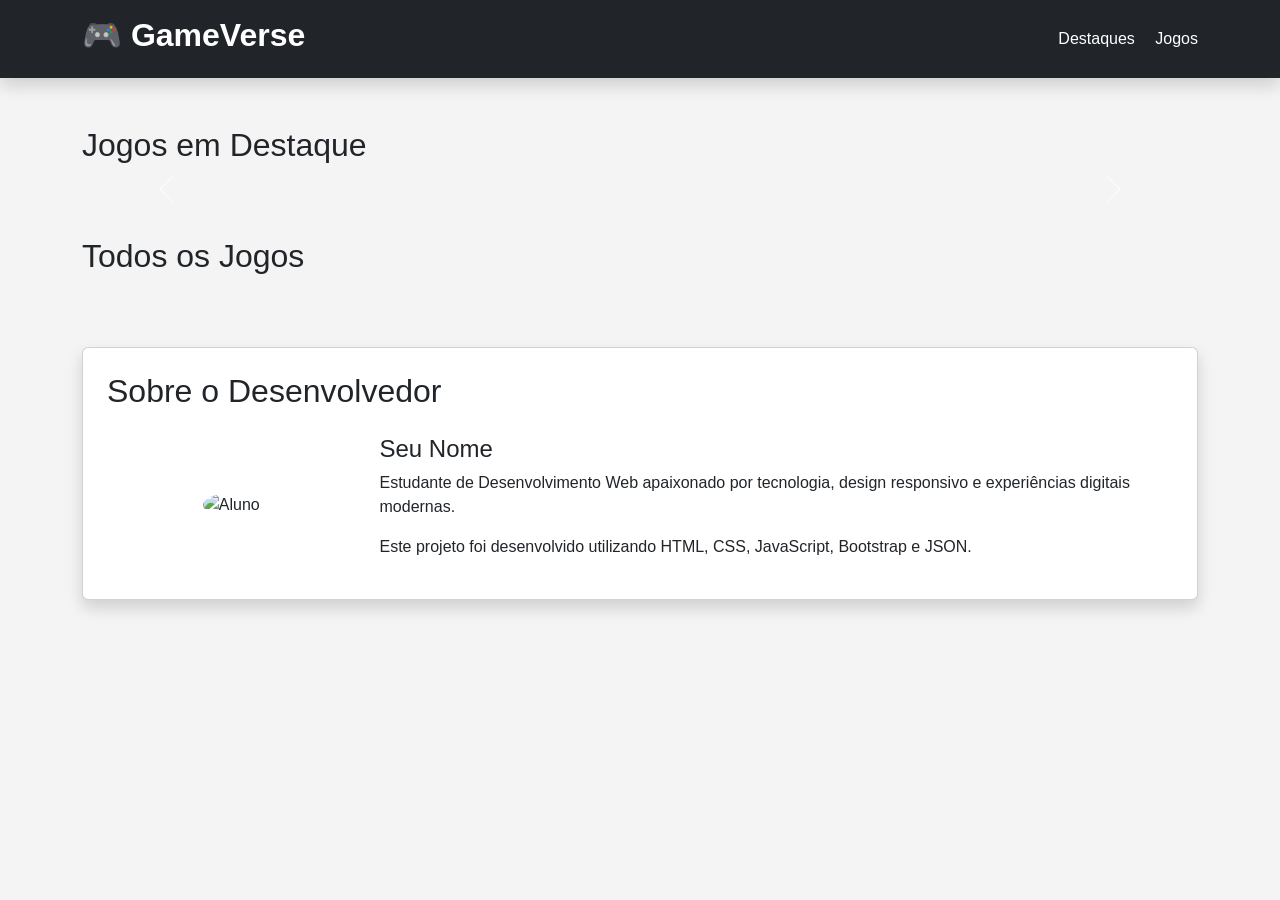
==== index.html @ 90e8559e "Rascunho/estrutura" ====
<!DOCTYPE html>
<html lang="pt-br">
<head>
    <meta charset="UTF-8">
    <meta name="viewport" content="width=device-width, initial-scale=1.0">

    <title>GameVerse</title>

    <link href="https://cdn.jsdelivr.net/npm/bootstrap@5.3.3/dist/css/bootstrap.min.css" rel="stylesheet">
    <link rel="stylesheet" href="assets/css/style.css">
</head>
<body>

    <!-- HEADER -->
    <header class="bg-dark text-white p-3 shadow">
        <div class="container d-flex justify-content-between align-items-center">
            <h1 class="logo">🎮 GameVerse</h1>

            <nav>
                <a href="#destaques" class="text-white me-3 text-decoration-none">Destaques</a>
                <a href="#games" class="text-white text-decoration-none">Jogos</a>
            </nav>
        </div>
    </header>


    <!-- CAROUSEL -->
    <section class="container mt-5" id="destaques">
        <h2 class="mb-4">Jogos em Destaque</h2>

        <div id="carouselGames" class="carousel slide" data-bs-ride="carousel">

            <div class="carousel-inner" id="carousel-content">
            </div>

            <button class="carousel-control-prev" type="button" data-bs-target="#carouselGames" data-bs-slide="prev">
                <span class="carousel-control-prev-icon"></span>
            </button>

            <button class="carousel-control-next" type="button" data-bs-target="#carouselGames" data-bs-slide="next">
                <span class="carousel-control-next-icon"></span>
            </button>
        </div>
    </section>


    <!-- TODOS OS GAMES -->
    <section class="container mt-5" id="games">
        <h2 class="mb-4">Todos os Jogos</h2>

        <div class="row" id="games-container">
        </div>
    </section>


    <!-- SOBRE O ALUNO -->
    <section class="container mt-5 mb-5">
        <div class="card shadow p-4">
            <h2>Sobre o Desenvolvedor</h2>

            <div class="row align-items-center mt-3">
                <div class="col-md-3 text-center">
                    <img src="https://i.pravatar.cc/200" class="perfil-img" alt="Aluno">
                </div>

                <div class="col-md-9">
                    <h4>Seu Nome</h4>

                    <p>
                        Estudante de Desenvolvimento Web apaixonado por tecnologia,
                        design responsivo e experiências digitais modernas.
                    </p>

                    <p>
                        Este projeto foi desenvolvido utilizando HTML, CSS,
                        JavaScript, Bootstrap e JSON.
                    </p>
                </div>
            </div>
        </div>
    </section>


    <script src="https://cdn.jsdelivr.net/npm/bootstrap@5.3.3/dist/js/bootstrap.bundle.min.js"></script>
    <script src="app.js"></script>

</body>
</html>
---- assets/css/style.css ----
body {
    background-color: #f4f4f4;
    font-family: Arial, Helvetica, sans-serif;
}

.logo {
    font-size: 2rem;
    font-weight: bold;
}

.carousel-img {
    height: 550px;
    object-fit: cover;
    border-radius: 15px;
}

.carousel-caption {
    background-color: rgba(0,0,0,0.6);
    border-radius: 10px;
    padding: 20px;
}

.card-game-img {
    height: 250px;
    object-fit: cover;
}

.game-card {
    transition: 0.3s;
}

.game-card:hover {
    transform: scale(1.03);
}

.perfil-img {
    width: 180px;
    height: 180px;
    border-radius: 50%;
    object-fit: cover;
}

.detalhe-img {
    border-radius: 15px;
    width: 100%;
}

.personagem-img {
    height: 300px;
    object-fit: cover;
}


/* RESPONSIVIDADE */
@media(max-width: 768px) {

    .carousel-img {
        height: 300px;
    }

    .carousel-caption h3 {
        font-size: 1.2rem;
    }

    .carousel-caption p {
        font-size: 0.8rem;
    }

    .logo {
        font-size: 1.4rem;
    }

    nav {
        display: none;
    }
}
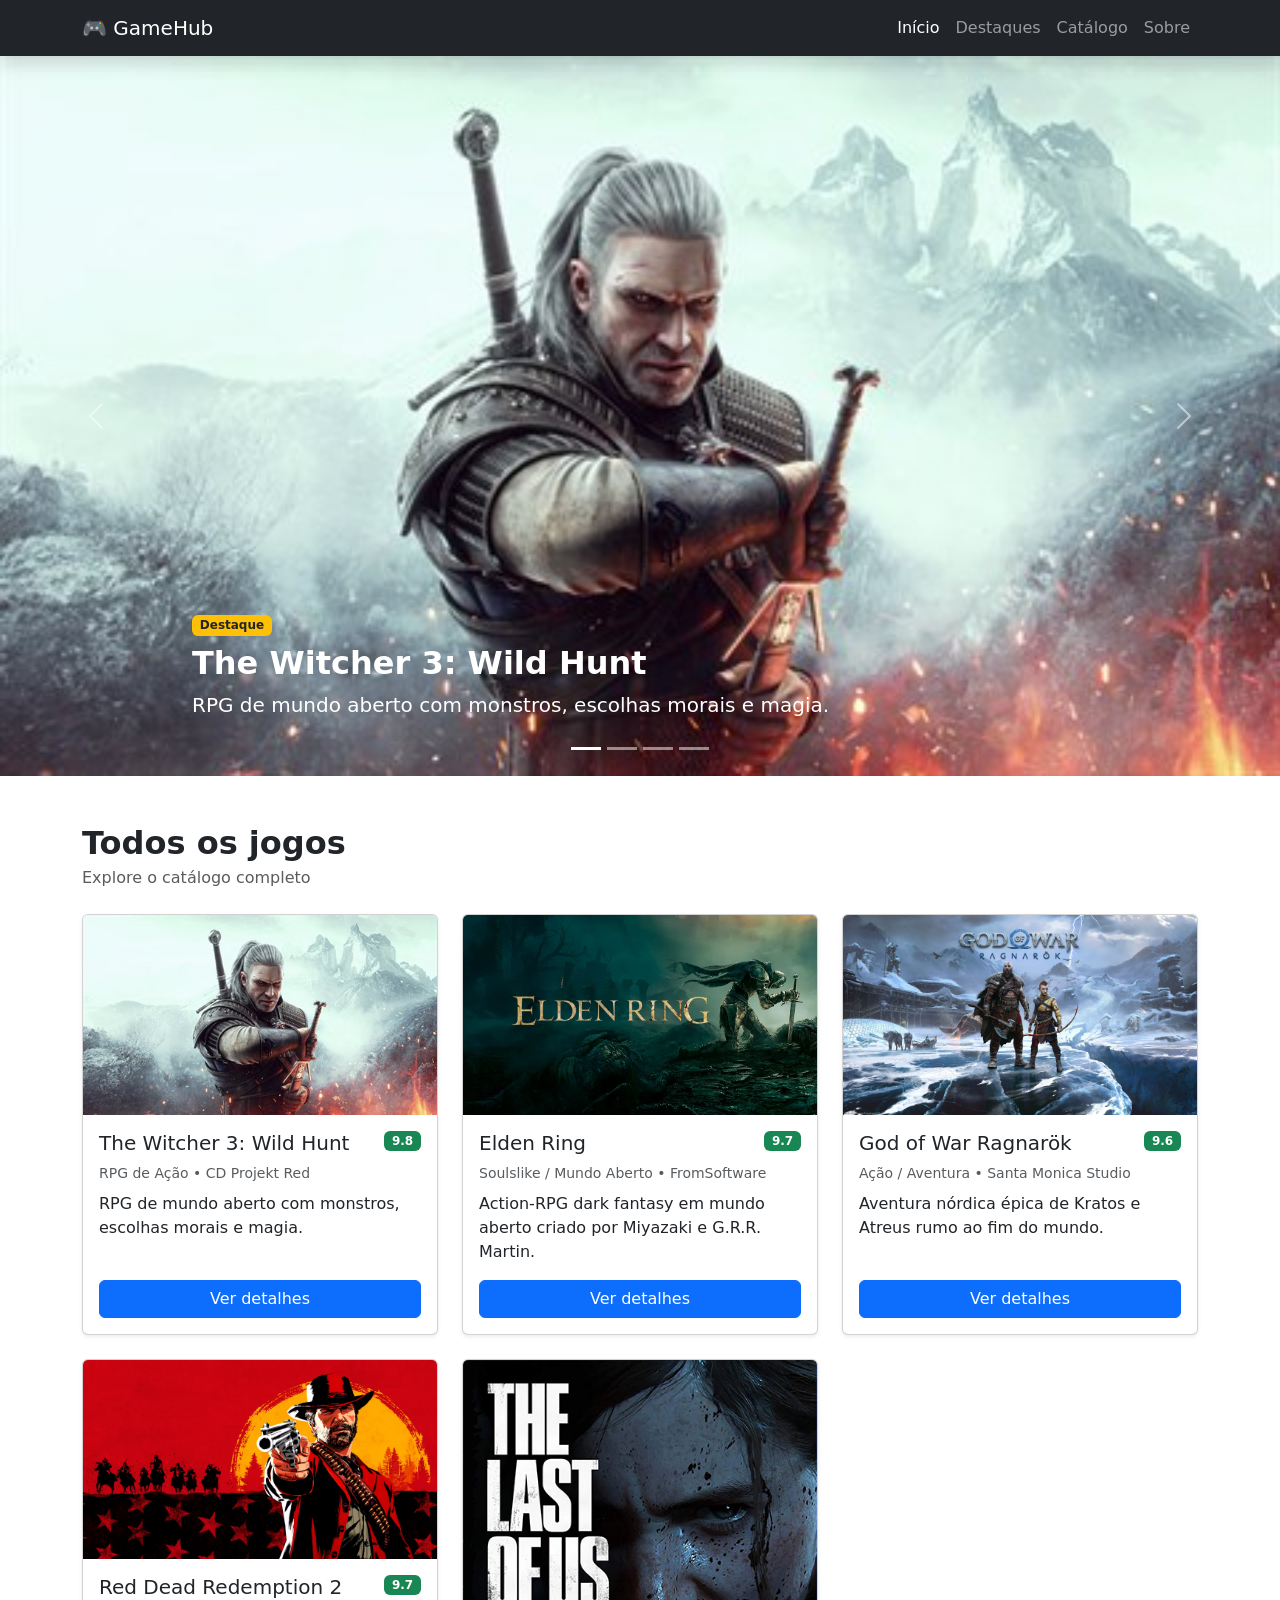
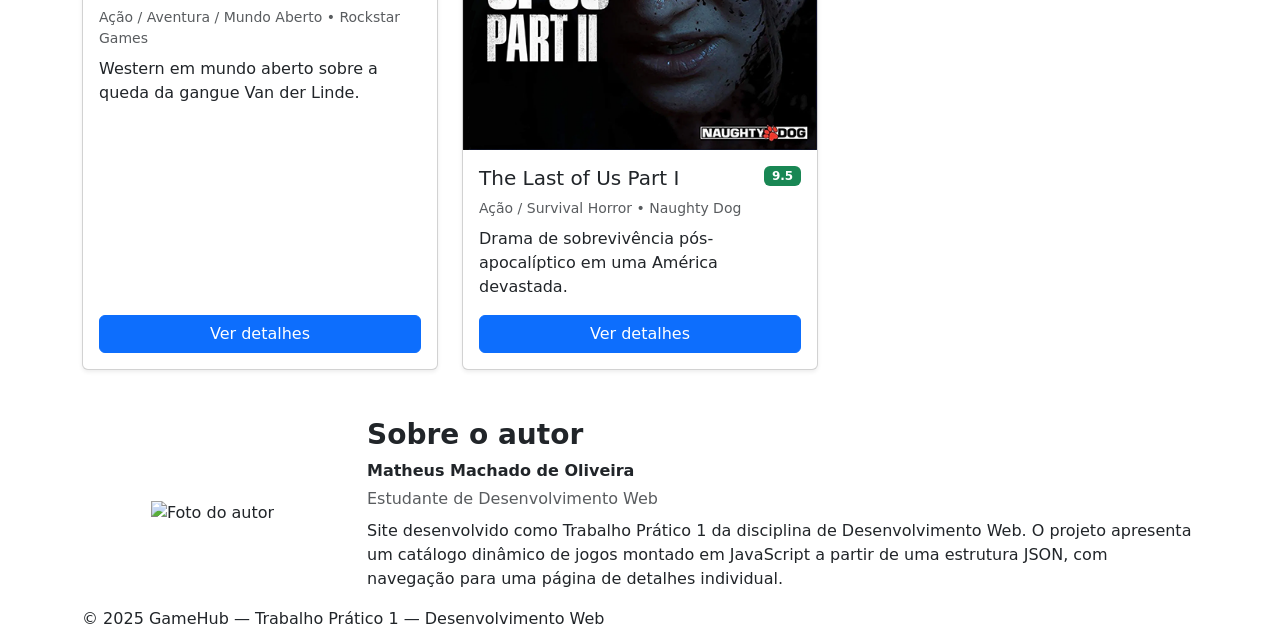
==== commit 8097e73d: "Atualizacao rascunho" ====
--- a/index.html
+++ b/index.html
@@ -1,88 +1,93 @@
 <!DOCTYPE html>
-<html lang="pt-br">
+<html lang="pt-BR">
 <head>
-    <meta charset="UTF-8">
-    <meta name="viewport" content="width=device-width, initial-scale=1.0">
+  <meta charset="UTF-8">
+  <meta name="viewport" content="width=device-width, initial-scale=1">
+  <title>GameHub — Catálogo de Jogos</title>
+  <meta name="description" content="Catálogo dinâmico dos melhores jogos. Trabalho Prático 1.">
 
-    <title>GameVerse</title>
-
-    <link href="https://cdn.jsdelivr.net/npm/bootstrap@5.3.3/dist/css/bootstrap.min.css" rel="stylesheet">
-    <link rel="stylesheet" href="assets/css/style.css">
+  
+  <link href="https://cdn.jsdelivr.net/npm/bootstrap@5.3.3/dist/css/bootstrap.min.css" rel="stylesheet">
+  <link rel="stylesheet" href="assets/css/styles.css">
 </head>
 <body>
 
-    <!-- HEADER -->
-    <header class="bg-dark text-white p-3 shadow">
-        <div class="container d-flex justify-content-between align-items-center">
-            <h1 class="logo">🎮 GameVerse</h1>
+  <nav class="navbar navbar-expand-lg navbar-dark bg-dark sticky-top shadow">
+    <div class="container">
+      <a class="navbar-brand" href="index.html">
+        <span class="logo">🎮 GameHub</span>
+      </a>
+      <button class="navbar-toggler" type="button" data-bs-toggle="collapse" data-bs-target="#menu">
+        <span class="navbar-toggler-icon"></span>
+      </button>
+      <div class="collapse navbar-collapse" id="menu">
+        <ul class="navbar-nav ms-auto">
+          <li class="nav-item"><a class="nav-link active" href="index.html">Início</a></li>
+          <li class="nav-item"><a class="nav-link" href="#destaques">Destaques</a></li>
+          <li class="nav-item"><a class="nav-link" href="#catalogo">Catálogo</a></li>
+          <li class="nav-item"><a class="nav-link" href="#autor">Sobre</a></li>
+        </ul>
+      </div>
+    </div>
+  </nav>
 
-            <nav>
-                <a href="#destaques" class="text-white me-3 text-decoration-none">Destaques</a>
-                <a href="#games" class="text-white text-decoration-none">Jogos</a>
-            </nav>
-        </div>
-    </header>
+  
+  <section id="destaques">
+    <div id="carrosselDestaques" class="carousel slide" data-bs-ride="carousel">
+      <div class="carousel-indicators" id="carouselIndicators"></div>
+      <div class="carousel-inner" id="carouselInner"></div>
+      <button class="carousel-control-prev" type="button" data-bs-target="#carrosselDestaques" data-bs-slide="prev">
+        <span class="carousel-control-prev-icon" aria-hidden="true"></span>
+        <span class="visually-hidden">Anterior</span>
+      </button>
+      <button class="carousel-control-next" type="button" data-bs-target="#carrosselDestaques" data-bs-slide="next">
+        <span class="carousel-control-next-icon" aria-hidden="true"></span>
+        <span class="visually-hidden">Próximo</span>
+      </button>
+    </div>
+  </section>
 
 
-    <!-- CAROUSEL -->
-    <section class="container mt-5" id="destaques">
-        <h2 class="mb-4">Jogos em Destaque</h2>
+  <section id="catalogo" class="container py-5">
+    <div class="d-flex align-items-end justify-content-between mb-4 flex-wrap gap-2">
+      <div>
+        <h2 class="fw-bold mb-1">Todos os jogos</h2>
+        <p class="text-muted mb-0">Explore o catálogo completo</p>
+      </div>
+    </div>
+    <div class="row g-4" id="gridJogos"></div>
+  </section>
 
-        <div id="carouselGames" class="carousel slide" data-bs-ride="carousel">
+ 
+  <section id="autor" class="autor-section">
+    <div class="container">
+      <div class="row align-items-center text-center text-md-start g-4">
+        <div class="col-md-3 text-center">
+          <img src="assets/img/eu.png" alt="Foto do autor" class="autor-avatar">
+        </div>
+        <div class="col-md-9">
+          <h3 class="fw-bold">Sobre o autor</h3>
+          <p class="mb-1"><strong>Matheus Machado de Oliveira</strong></p>
+          <p class="mb-2 text-muted">Estudante de Desenvolvimento Web</p>
+          <p>
+            Site desenvolvido como Trabalho Prático 1 da disciplina de
+            Desenvolvimento Web. O projeto apresenta um catálogo dinâmico de
+            jogos montado em JavaScript a partir de uma estrutura JSON, com
+            navegação para uma página de detalhes individual.
+          </p>
+        </div>
+      </div>
+    </div>
+  </section>
 
-            <div class="carousel-inner" id="carousel-content">
-            </div>
+  <footer>
+    <div class="container">
+      © 2025 GameHub — Trabalho Prático 1 — Desenvolvimento Web
+    </div>
+  </footer>
 
-            <button class="carousel-control-prev" type="button" data-bs-target="#carouselGames" data-bs-slide="prev">
-                <span class="carousel-control-prev-icon"></span>
-            </button>
-
-            <button class="carousel-control-next" type="button" data-bs-target="#carouselGames" data-bs-slide="next">
-                <span class="carousel-control-next-icon"></span>
-            </button>
-        </div>
-    </section>
-
-
-    <!-- TODOS OS GAMES -->
-    <section class="container mt-5" id="games">
-        <h2 class="mb-4">Todos os Jogos</h2>
-
-        <div class="row" id="games-container">
-        </div>
-    </section>
-
-
-    <!-- SOBRE O ALUNO -->
-    <section class="container mt-5 mb-5">
-        <div class="card shadow p-4">
-            <h2>Sobre o Desenvolvedor</h2>
-
-            <div class="row align-items-center mt-3">
-                <div class="col-md-3 text-center">
-                    <img src="https://i.pravatar.cc/200" class="perfil-img" alt="Aluno">
-                </div>
-
-                <div class="col-md-9">
-                    <h4>Seu Nome</h4>
-
-                    <p>
-                        Estudante de Desenvolvimento Web apaixonado por tecnologia,
-                        design responsivo e experiências digitais modernas.
-                    </p>
-
-                    <p>
-                        Este projeto foi desenvolvido utilizando HTML, CSS,
-                        JavaScript, Bootstrap e JSON.
-                    </p>
-                </div>
-            </div>
-        </div>
-    </section>
-
-
-    <script src="https://cdn.jsdelivr.net/npm/bootstrap@5.3.3/dist/js/bootstrap.bundle.min.js"></script>
-    <script src="app.js"></script>
-
+  
+  <script src="https://cdn.jsdelivr.net/npm/bootstrap@5.3.3/dist/js/bootstrap.bundle.min.js"></script>
+  <script src="assets/js/app.js"></script>
 </body>
-</html>+</html>
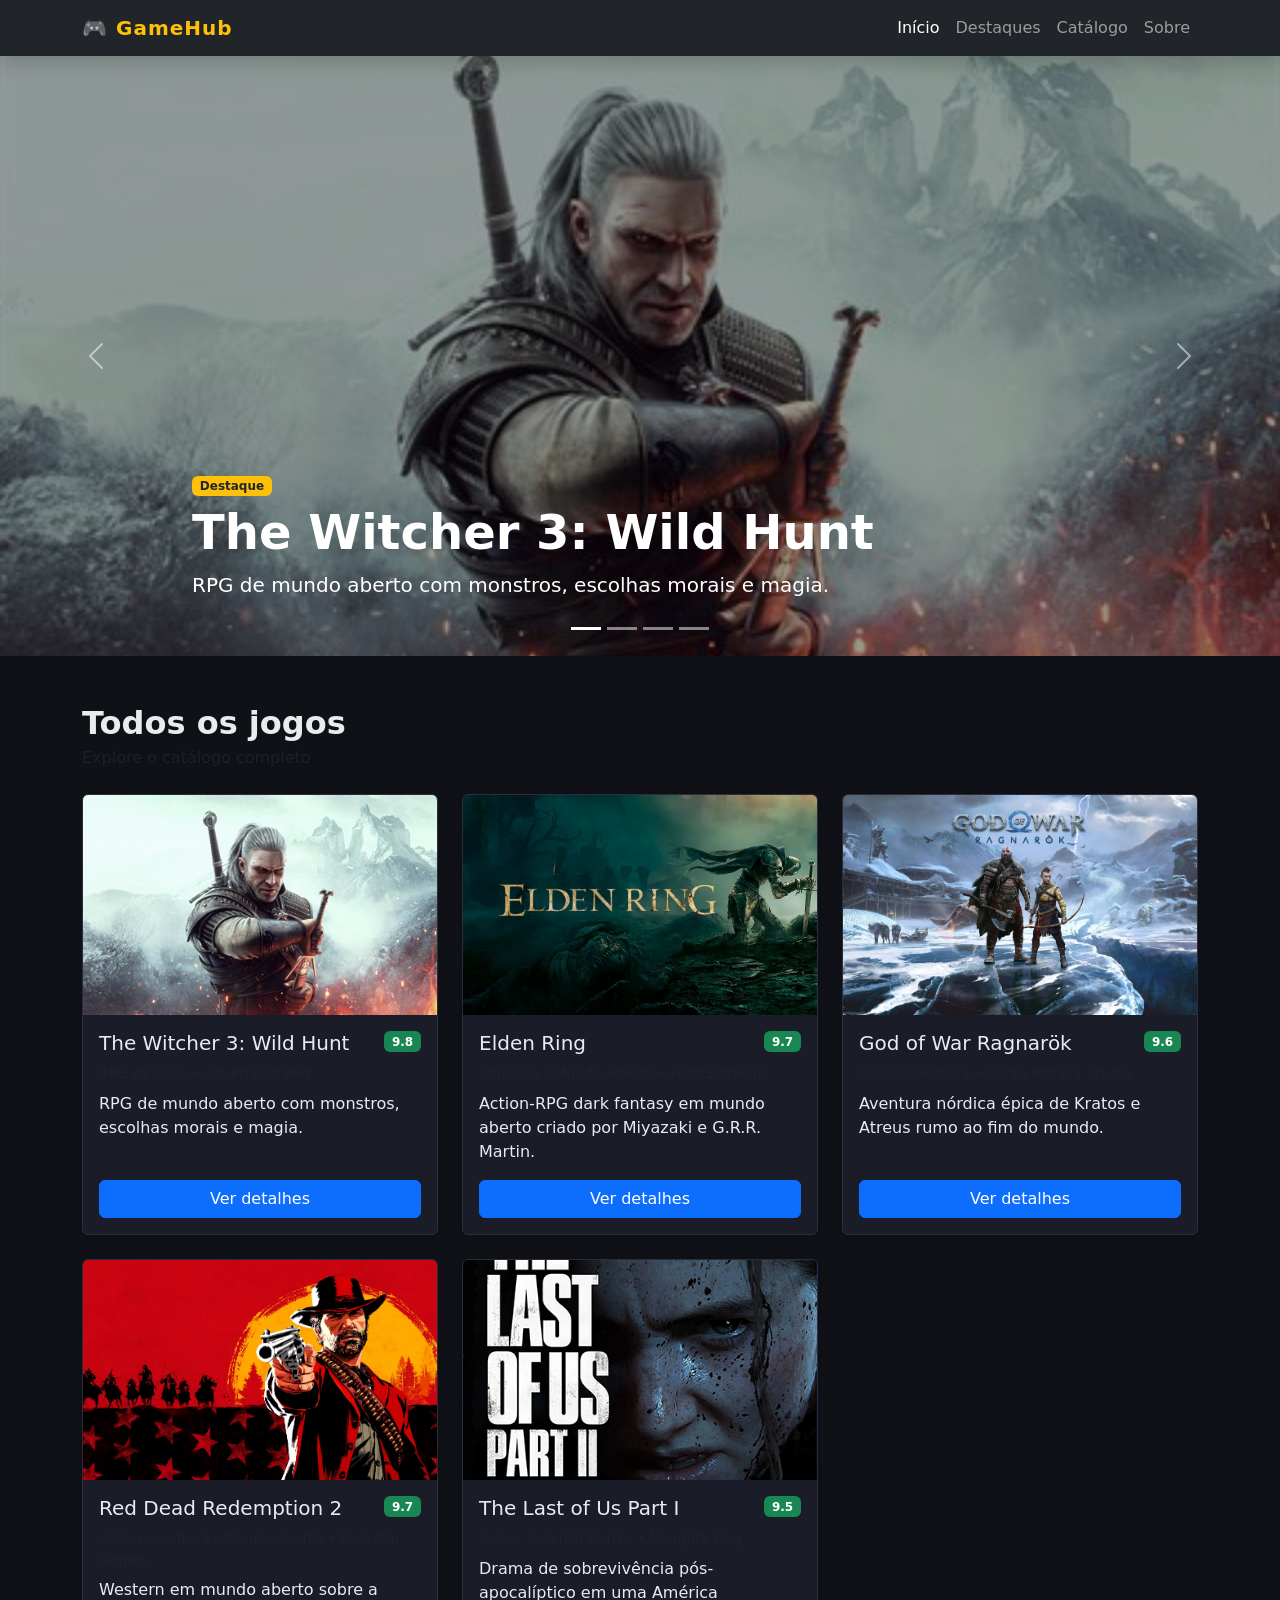
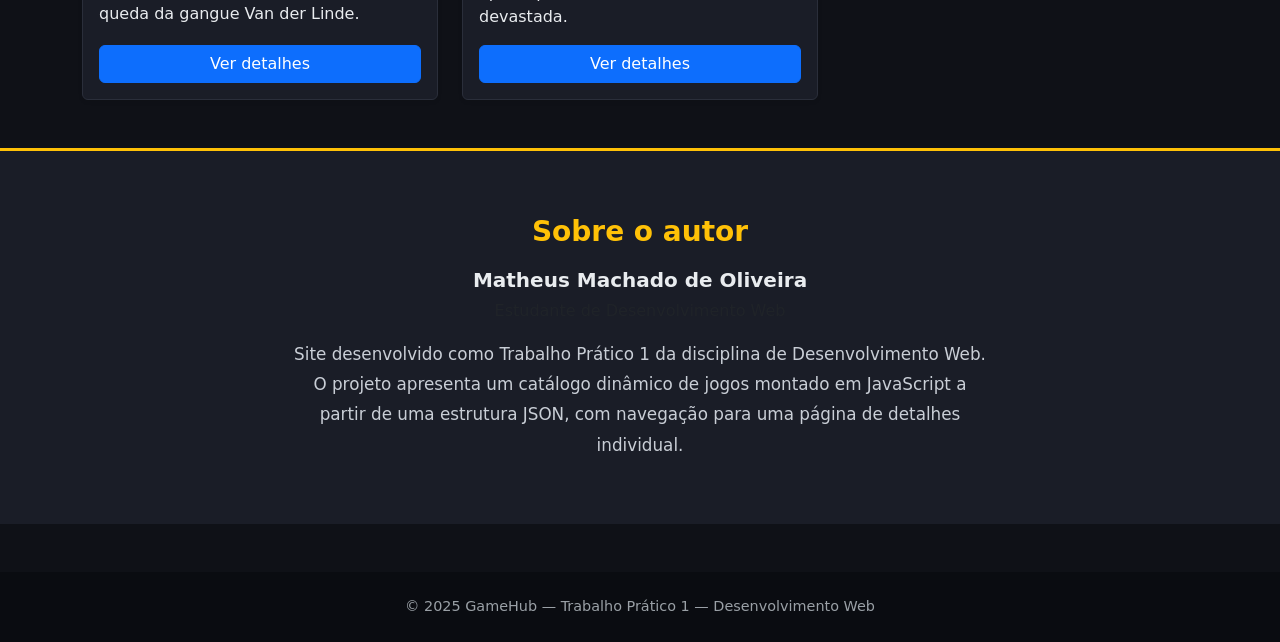
==== commit 137ae288: "att" ====
--- a/index.html
+++ b/index.html
@@ -1,3 +1,4 @@
+
 <!DOCTYPE html>
 <html lang="pt-BR">
 <head>
@@ -6,88 +7,121 @@
   <title>GameHub — Catálogo de Jogos</title>
   <meta name="description" content="Catálogo dinâmico dos melhores jogos. Trabalho Prático 1.">
 
-  
   <link href="https://cdn.jsdelivr.net/npm/bootstrap@5.3.3/dist/css/bootstrap.min.css" rel="stylesheet">
-  <link rel="stylesheet" href="assets/css/styles.css">
+  <link rel="stylesheet" href="assets/css/style.css">
 </head>
+
 <body>
 
+  <!-- NAVBAR -->
   <nav class="navbar navbar-expand-lg navbar-dark bg-dark sticky-top shadow">
     <div class="container">
       <a class="navbar-brand" href="index.html">
         <span class="logo">🎮 GameHub</span>
       </a>
+
       <button class="navbar-toggler" type="button" data-bs-toggle="collapse" data-bs-target="#menu">
         <span class="navbar-toggler-icon"></span>
       </button>
+
       <div class="collapse navbar-collapse" id="menu">
         <ul class="navbar-nav ms-auto">
-          <li class="nav-item"><a class="nav-link active" href="index.html">Início</a></li>
-          <li class="nav-item"><a class="nav-link" href="#destaques">Destaques</a></li>
-          <li class="nav-item"><a class="nav-link" href="#catalogo">Catálogo</a></li>
-          <li class="nav-item"><a class="nav-link" href="#autor">Sobre</a></li>
+          <li class="nav-item">
+            <a class="nav-link active" href="index.html">Início</a>
+          </li>
+
+          <li class="nav-item">
+            <a class="nav-link" href="#destaques">Destaques</a>
+          </li>
+
+          <li class="nav-item">
+            <a class="nav-link" href="#catalogo">Catálogo</a>
+          </li>
+
+          <li class="nav-item">
+            <a class="nav-link" href="#autor">Sobre</a>
+          </li>
         </ul>
       </div>
     </div>
   </nav>
 
-  
+  <!-- CARROSSEL -->
   <section id="destaques">
     <div id="carrosselDestaques" class="carousel slide" data-bs-ride="carousel">
+
       <div class="carousel-indicators" id="carouselIndicators"></div>
+
       <div class="carousel-inner" id="carouselInner"></div>
+
       <button class="carousel-control-prev" type="button" data-bs-target="#carrosselDestaques" data-bs-slide="prev">
-        <span class="carousel-control-prev-icon" aria-hidden="true"></span>
-        <span class="visually-hidden">Anterior</span>
+        <span class="carousel-control-prev-icon"></span>
       </button>
+
       <button class="carousel-control-next" type="button" data-bs-target="#carrosselDestaques" data-bs-slide="next">
-        <span class="carousel-control-next-icon" aria-hidden="true"></span>
-        <span class="visually-hidden">Próximo</span>
+        <span class="carousel-control-next-icon"></span>
       </button>
+
     </div>
   </section>
 
+  <!-- CATÁLOGO -->
+  <section id="catalogo" class="container py-5">
 
-  <section id="catalogo" class="container py-5">
     <div class="d-flex align-items-end justify-content-between mb-4 flex-wrap gap-2">
       <div>
         <h2 class="fw-bold mb-1">Todos os jogos</h2>
         <p class="text-muted mb-0">Explore o catálogo completo</p>
       </div>
     </div>
+
     <div class="row g-4" id="gridJogos"></div>
+
   </section>
 
- 
+  <!-- SOBRE -->
   <section id="autor" class="autor-section">
     <div class="container">
-      <div class="row align-items-center text-center text-md-start g-4">
-        <div class="col-md-3 text-center">
-          <img src="assets/img/eu.png" alt="Foto do autor" class="autor-avatar">
+
+      <div class="row justify-content-center text-center">
+
+        <div class="col-lg-8">
+
+          <h3 class="fw-bold mb-3">Sobre o autor</h3>
+
+          <p class="mb-1 fs-5">
+            <strong>Matheus Machado de Oliveira</strong>
+          </p>
+
+          <p class="mb-3 text-muted">
+            Estudante de Desenvolvimento Web
+          </p>
+
+          <p class="autor-texto">
+            Site desenvolvido como Trabalho Prático 1 da disciplina de
+            Desenvolvimento Web. O projeto apresenta um catálogo dinâmico
+            de jogos montado em JavaScript a partir de uma estrutura JSON,
+            com navegação para uma página de detalhes individual.
+          </p>
+
         </div>
-        <div class="col-md-9">
-          <h3 class="fw-bold">Sobre o autor</h3>
-          <p class="mb-1"><strong>Matheus Machado de Oliveira</strong></p>
-          <p class="mb-2 text-muted">Estudante de Desenvolvimento Web</p>
-          <p>
-            Site desenvolvido como Trabalho Prático 1 da disciplina de
-            Desenvolvimento Web. O projeto apresenta um catálogo dinâmico de
-            jogos montado em JavaScript a partir de uma estrutura JSON, com
-            navegação para uma página de detalhes individual.
-          </p>
-        </div>
+
       </div>
+
     </div>
   </section>
 
+  <!-- FOOTER -->
   <footer>
     <div class="container">
       © 2025 GameHub — Trabalho Prático 1 — Desenvolvimento Web
     </div>
   </footer>
 
-  
+  <!-- SCRIPTS -->
   <script src="https://cdn.jsdelivr.net/npm/bootstrap@5.3.3/dist/js/bootstrap.bundle.min.js"></script>
   <script src="assets/js/app.js"></script>
+
 </body>
 </html>
+
--- a/assets/css/style.css
+++ b/assets/css/style.css
@@ -0,0 +1,158 @@
+
+:root {
+  --bg-dark: #0f1117;
+  --bg-card: #1a1d27;
+  --accent: #ffc107;
+  --text-light: #e9ecef;
+}
+
+body {
+  background-color: var(--bg-dark);
+  color: var(--text-light);
+  font-family: "Segoe UI", Roboto, system-ui, sans-serif;
+}
+
+/* LINKS */
+
+a {
+  color: var(--accent);
+  text-decoration: none;
+}
+
+a:hover {
+  color: #ffd54f;
+}
+
+/* NAVBAR */
+
+.navbar-brand .logo {
+  font-weight: 800;
+  letter-spacing: 1px;
+  color: var(--accent) !important;
+}
+
+/* CARROSSEL */
+
+.slider-img {
+  height: 70vh;
+  min-height: 360px;
+  max-height: 600px;
+  object-fit: cover;
+  filter: brightness(0.6);
+}
+
+.carousel-caption h2 {
+  font-size: clamp(1.5rem, 4vw, 3rem);
+}
+
+/* CARDS DOS JOGOS */
+
+.card-jogo {
+  background-color: var(--bg-card);
+  color: var(--text-light);
+  border: 1px solid #2a2e3a;
+
+  transition:
+    transform .25s ease,
+    box-shadow .25s ease;
+}
+
+.card-jogo:hover {
+  transform: translateY(-6px);
+
+  box-shadow:
+    0 12px 28px rgba(0,0,0,0.5);
+}
+
+.card-jogo-img {
+  height: 220px;
+  object-fit: cover;
+}
+
+.card-jogo .card-title a:hover {
+  color: var(--accent);
+}
+
+/* PÁGINA DETALHES */
+
+.detalhe-img {
+  width: 100%;
+  max-height: 480px;
+  object-fit: cover;
+}
+
+.detalhe-info {
+  background-color: var(--bg-card);
+  border-radius: 8px;
+  overflow: hidden;
+}
+
+.detalhe-info .list-group-item {
+  background-color: transparent;
+  color: var(--text-light);
+  border-color: #2a2e3a;
+}
+
+/* SOBRE O AUTOR */
+
+.autor-section {
+  background-color: var(--bg-card);
+  border-top: 3px solid var(--accent);
+  padding: 4rem 0;
+}
+
+.autor-section h3 {
+  color: var(--accent);
+}
+
+.autor-texto {
+  line-height: 1.8;
+  color: #c9ced6;
+  font-size: 1.05rem;
+  max-width: 700px;
+  margin: 0 auto;
+}
+
+/* FOOTER */
+
+footer {
+  background-color: #0a0c11;
+  padding: 1.5rem 0;
+  margin-top: 3rem;
+  text-align: center;
+  color: #9aa0a6;
+  font-size: 0.9rem;
+}
+
+/* RESPONSIVIDADE */
+
+@media (max-width: 575.98px) {
+
+  .slider-img {
+    height: 50vh;
+  }
+
+  .carousel-caption {
+    padding: 1rem;
+    bottom: 1rem;
+  }
+
+  .carousel-caption h2 {
+    font-size: 1.4rem;
+  }
+
+  .card-jogo-img {
+    height: 180px;
+  }
+
+  .detalhe-img {
+    max-height: 280px;
+  }
+}
+
+@media (max-width: 991.98px) {
+
+  .detalhe-img {
+    max-height: 360px;
+  }
+}
